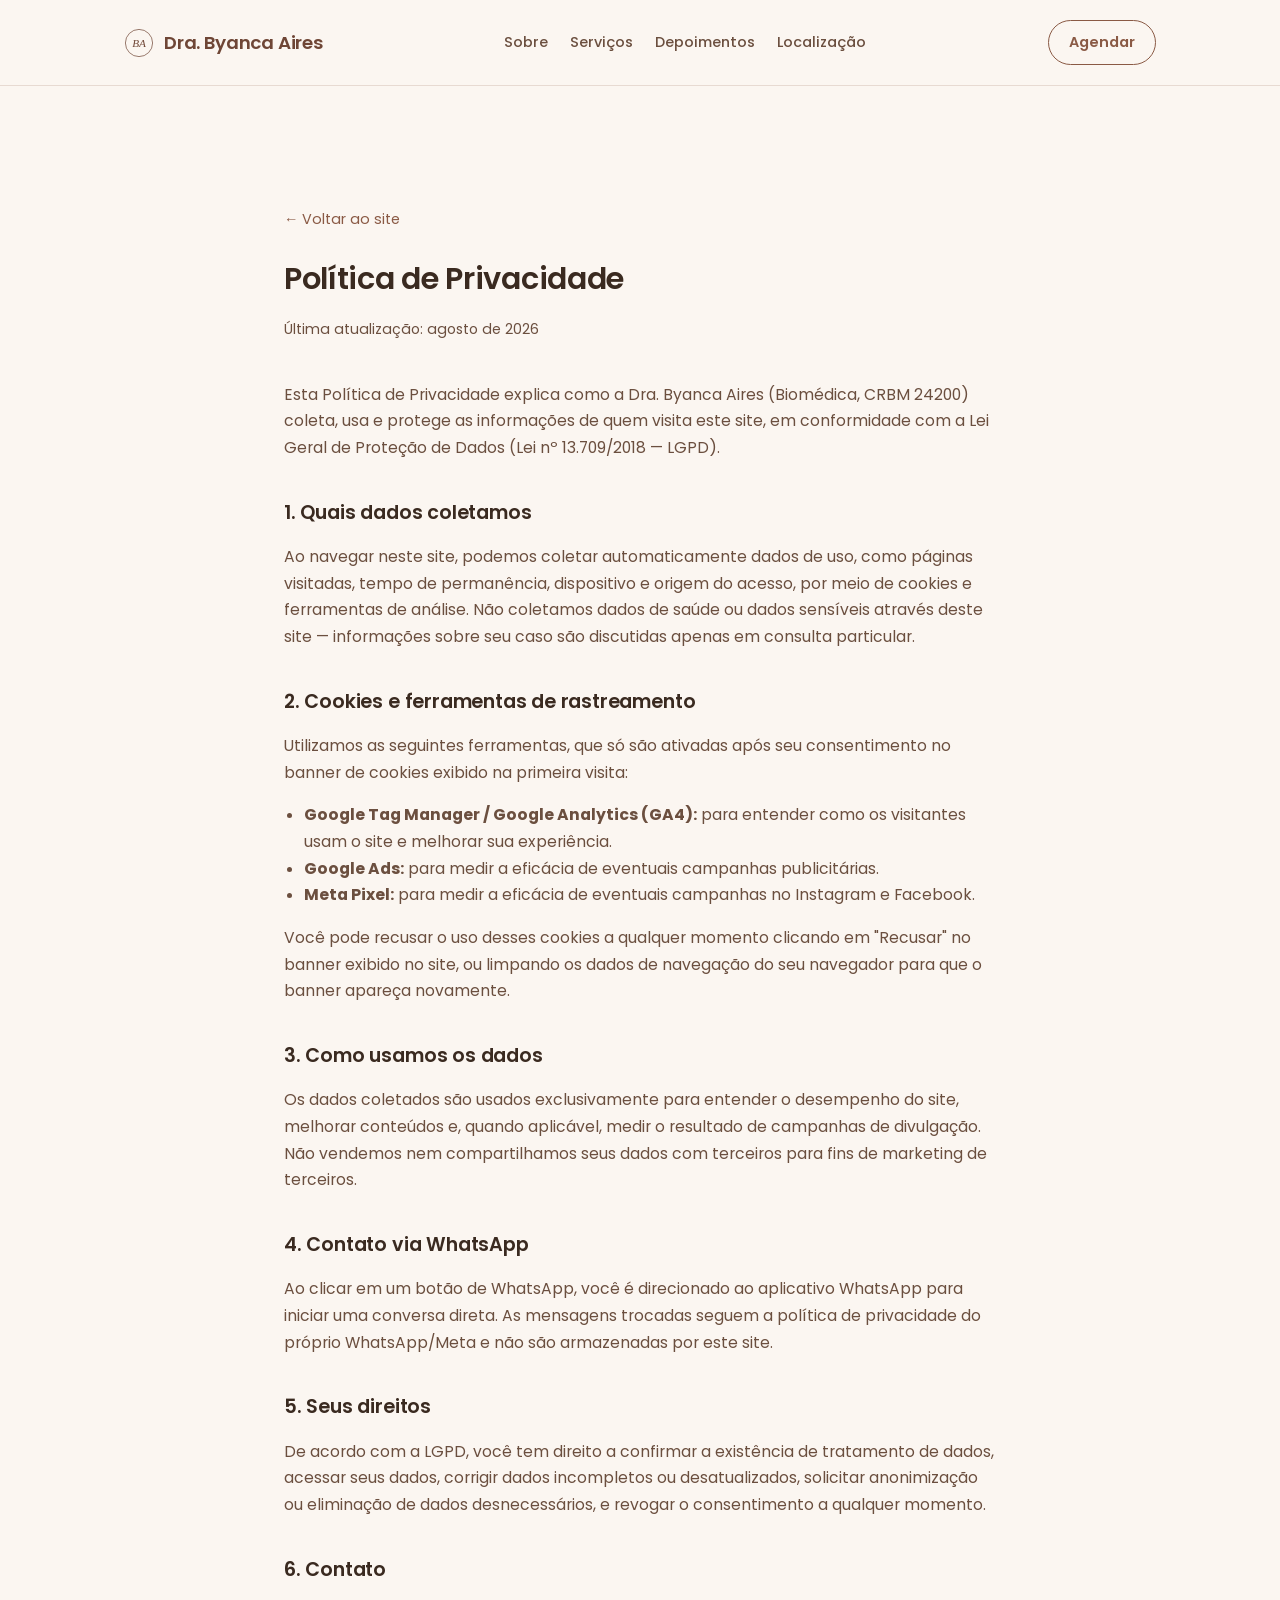
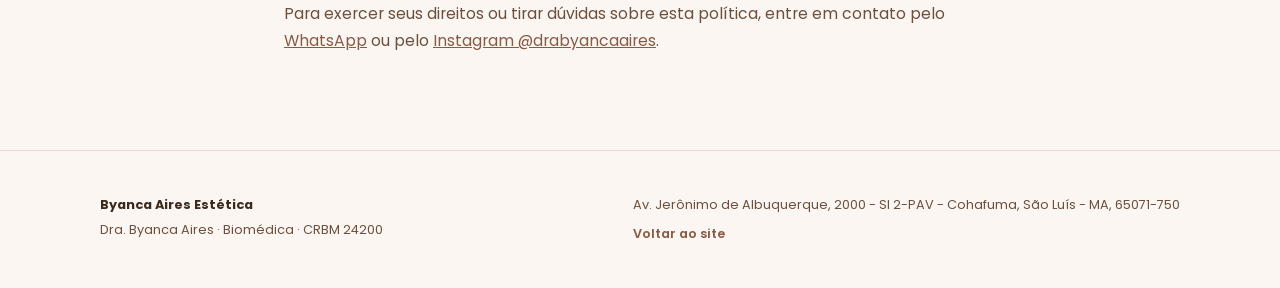
==== privacidade.html @ 6234ecc8 "LGPD: banner de consentimento de cookies + página de política de privacidade" ====
<!DOCTYPE html>
<html lang="pt-BR">
<head>
<meta charset="UTF-8" />
<meta name="viewport" content="width=device-width, initial-scale=1.0" />
<title>Política de Privacidade | Dra. Byanca Aires</title>
<meta name="description" content="Política de Privacidade da Dra. Byanca Aires: como coletamos, usamos e protegemos seus dados, em conformidade com a LGPD." />
<meta name="robots" content="index, follow" />
<link rel="canonical" href="https://drabyancaaires.com.br/privacidade.html" />
<link rel="preconnect" href="https://fonts.googleapis.com">
<link rel="preconnect" href="https://fonts.gstatic.com" crossorigin>
<link href="https://fonts.googleapis.com/css2?family=Poppins:wght@300;400;500;600;700&display=swap" rel="stylesheet">
<link rel="icon" type="image/png" sizes="48x48" href="img/favicon-48.png" />
<link rel="icon" type="image/svg+xml" href="favicon.svg" />
<link rel="apple-touch-icon" href="apple-touch-icon.png" />
<link rel="stylesheet" href="styles.css" />
<style>
  .legal-page { max-width: 760px; margin: 0 auto; padding: 120px 24px 80px; }
  .legal-page h1 { font-size: 1.9rem; margin-bottom: 8px; }
  .legal-page .updated { color: var(--brown-soft); font-size: 0.88rem; margin-bottom: 40px; }
  .legal-page h2 { font-size: 1.2rem; margin-top: 36px; margin-bottom: 12px; }
  .legal-page p, .legal-page li { color: var(--brown-soft); font-size: 0.98rem; line-height: 1.7; }
  .legal-page ul { padding-left: 20px; }
  .legal-page a { color: var(--accent); }
  .legal-back { display: inline-block; margin-bottom: 24px; color: var(--accent); font-size: 0.9rem; text-decoration: none; }
</style>
</head>
<body>
<div id="top"></div>
<header class="site-header">
  <div class="container header-inner">
    <a href="index.html#top" class="brand-lockup" aria-label="Voltar ao topo">
      <svg class="brand-mark" width="30" height="30" viewBox="0 0 64 64" aria-hidden="true">
        <circle cx="32" cy="32" r="29" fill="none" stroke="currentColor" stroke-width="1.5"/>
        <text x="32" y="40" font-family="Georgia, 'Times New Roman', serif" font-style="italic" font-size="24" fill="currentColor" text-anchor="middle">BA</text>
      </svg>
      <span class="brand">Dra. Byanca Aires</span>
    </a>
    <nav class="main-nav">
      <a href="index.html#sobre">Sobre</a>
      <a href="index.html#servicos">Serviços</a>
      <a href="index.html#depoimentos">Depoimentos</a>
      <a href="index.html#localizacao">Localização</a>
    </nav>
    <a href="https://wa.me/5598981109411?text=Ol%C3%A1%21%20Gostaria%20de%20agendar%20uma%20avalia%C3%A7%C3%A3o%20com%20a%20Dra.%20Byanca%20Aires." class="btn btn-outline header-cta" target="_blank" rel="noopener noreferrer">Agendar</a>
  </div>
</header>

<main class="legal-page">
  <a href="index.html" class="legal-back">&larr; Voltar ao site</a>
  <h1>Política de Privacidade</h1>
  <p class="updated">Última atualização: agosto de 2026</p>

  <p>Esta Política de Privacidade explica como a Dra. Byanca Aires (Biomédica, CRBM 24200) coleta, usa e protege as informações de quem visita este site, em conformidade com a Lei Geral de Proteção de Dados (Lei nº 13.709/2018 — LGPD).</p>

  <h2>1. Quais dados coletamos</h2>
  <p>Ao navegar neste site, podemos coletar automaticamente dados de uso, como páginas visitadas, tempo de permanência, dispositivo e origem do acesso, por meio de cookies e ferramentas de análise. Não coletamos dados de saúde ou dados sensíveis através deste site — informações sobre seu caso são discutidas apenas em consulta particular.</p>

  <h2>2. Cookies e ferramentas de rastreamento</h2>
  <p>Utilizamos as seguintes ferramentas, que só são ativadas após seu consentimento no banner de cookies exibido na primeira visita:</p>
  <ul>
    <li><strong>Google Tag Manager / Google Analytics (GA4):</strong> para entender como os visitantes usam o site e melhorar sua experiência.</li>
    <li><strong>Google Ads:</strong> para medir a eficácia de eventuais campanhas publicitárias.</li>
    <li><strong>Meta Pixel:</strong> para medir a eficácia de eventuais campanhas no Instagram e Facebook.</li>
  </ul>
  <p>Você pode recusar o uso desses cookies a qualquer momento clicando em "Recusar" no banner exibido no site, ou limpando os dados de navegação do seu navegador para que o banner apareça novamente.</p>

  <h2>3. Como usamos os dados</h2>
  <p>Os dados coletados são usados exclusivamente para entender o desempenho do site, melhorar conteúdos e, quando aplicável, medir o resultado de campanhas de divulgação. Não vendemos nem compartilhamos seus dados com terceiros para fins de marketing de terceiros.</p>

  <h2>4. Contato via WhatsApp</h2>
  <p>Ao clicar em um botão de WhatsApp, você é direcionado ao aplicativo WhatsApp para iniciar uma conversa direta. As mensagens trocadas seguem a política de privacidade do próprio WhatsApp/Meta e não são armazenadas por este site.</p>

  <h2>5. Seus direitos</h2>
  <p>De acordo com a LGPD, você tem direito a confirmar a existência de tratamento de dados, acessar seus dados, corrigir dados incompletos ou desatualizados, solicitar anonimização ou eliminação de dados desnecessários, e revogar o consentimento a qualquer momento.</p>

  <h2>6. Contato</h2>
  <p>Para exercer seus direitos ou tirar dúvidas sobre esta política, entre em contato pelo <a href="https://wa.me/5598981109411" target="_blank" rel="noopener noreferrer">WhatsApp</a> ou pelo <a href="https://www.instagram.com/drabyancaaires/" target="_blank" rel="noopener noreferrer">Instagram @drabyancaaires</a>.</p>
</main>

<footer class="site-footer">
  <div class="container footer-inner">
    <div class="footer-brand">
      <strong>Byanca Aires Estética</strong>
      <span>Dra. Byanca Aires · Biomédica · CRBM 24200</span>
    </div>
    <div class="footer-info">
      <p>Av. Jerônimo de Albuquerque, 2000 - Sl 2-PAV - Cohafuma, São Luís - MA, 65071-750</p>
      <div class="footer-links">
        <a href="index.html">Voltar ao site</a>
      </div>
    </div>
  </div>
</footer>
</body>
</html>
---- styles.css ----
:root {
  --cream: #fbf6f1;
  --cream-2: #f4ebe1;
  --brown-deep: #3a2a20;
  --brown-soft: #6b4f3f;
  --accent: #8a5a45;
  --accent-dark: #6f4636;
  --success: #4c8a5e;
  --border: rgba(138, 90, 69, 0.18);
}

* { box-sizing: border-box; }

html { scroll-behavior: smooth; }

body {
  margin: 0;
  font-family: "Poppins", sans-serif;
  color: var(--brown-deep);
  background: var(--cream);
  line-height: 1.6;
  -webkit-font-smoothing: antialiased;
}

h1, h2, h3 { font-weight: 600; margin: 0; letter-spacing: -0.01em; }

.container {
  max-width: 1080px;
  margin: 0 auto;
  padding: 0 24px;
}

/* Consistent section rhythm: one padding scale used by every section below
   the hero, so vertical spacing reads as intentional rather than accidental. */
:root {
  --section-y: 80px;
}
.empathy,
.method,
.services,
.testimonials {
  padding: var(--section-y) 0;
}
.process {
  padding: var(--section-y) 0;
  background: var(--cream-2);
  border-top: 1px solid var(--border);
  border-bottom: 1px solid var(--border);
}
.space {
  padding: var(--section-y) 0;
  background: var(--cream-2);
  border-top: 1px solid var(--border);
  border-bottom: 1px solid var(--border);
}
.faq {
  padding: var(--section-y) 0;
  background: var(--cream-2);
  border-top: 1px solid var(--border);
}
.about-inner { padding-top: var(--section-y); padding-bottom: var(--section-y); }
.cta-inner { padding-top: var(--section-y); padding-bottom: var(--section-y); }

/* Shared section heading scale: h2 sized the same everywhere so no section
   feels "bigger" or "smaller" than its neighbor. */
.empathy h2, .method-text h2, .services h2, .process h2,
.testimonials h2, .space-text h2, .location h2, .faq h2, .about h2 {
  font-size: 1.6rem;
  line-height: 1.25;
}
@media (min-width: 640px) {
  .empathy h2, .method-text h2, .services h2, .process h2,
  .testimonials h2, .space-text h2, .location h2, .faq h2, .about h2 {
    font-size: 2.05rem;
  }
}

.center { text-align: center; }

.accent { color: var(--accent); }

/* Header */
.site-header {
  border-bottom: 1px solid var(--border);
  background: var(--cream);
}
.header-inner {
  display: flex;
  align-items: center;
  justify-content: space-between;
  padding: 20px 24px;
}
.brand-lockup {
  display: flex;
  align-items: center;
  gap: 10px;
  text-decoration: none;
}
.brand-mark {
  color: var(--accent-dark);
  flex-shrink: 0;
}
.brand {
  font-size: 1.15rem;
  font-weight: 600;
  color: var(--accent-dark);
  letter-spacing: -0.01em;
}
.header-cta { display: none; }
@media (min-width: 640px) {
  .header-cta { display: inline-flex; }
}

/* Buttons */
.btn {
  display: inline-flex;
  align-items: center;
  justify-content: center;
  gap: 8px;
  border-radius: 999px;
  font-weight: 600;
  font-size: 0.95rem;
  text-decoration: none;
  cursor: pointer;
  transition: transform 0.15s ease, background 0.15s ease, opacity 0.15s ease;
}
.btn-primary {
  background: var(--accent);
  color: #fff;
  padding: 16px 32px;
  box-shadow: 0 10px 30px rgba(138, 90, 69, 0.25);
}
.btn-primary:hover { background: var(--accent-dark); transform: scale(1.02); }
.btn-outline {
  border: 1px solid var(--accent);
  color: var(--accent);
  padding: 10px 20px;
  font-size: 0.9rem;
}
.btn-outline:hover { background: var(--accent); color: #fff; }
.btn-light {
  background: #fff;
  color: var(--accent-dark);
  padding: 16px 32px;
  box-shadow: 0 10px 30px rgba(0,0,0,0.15);
}
.btn-light:hover { transform: scale(1.02); }
.wa-icon { width: 20px; height: 20px; }

/* Hero */
.hero {
  position: relative;
  overflow: hidden;
  background: var(--cream);
}
.hero-split {
  display: grid;
  grid-template-columns: 1fr;
}
@media (min-width: 900px) {
  .hero-split {
    grid-template-columns: 1fr 1fr;
    min-height: 640px;
    align-items: stretch;
  }
}
.hero-text {
  padding: 88px 24px 56px;
  max-width: 560px;
  margin: 0 auto;
  text-align: center;
}
@media (min-width: 900px) {
  .hero-text {
    grid-column: 1;
    padding: 96px 56px 96px 48px;
    margin: 0;
    margin-left: auto;
    display: flex;
    flex-direction: column;
    justify-content: center;
    text-align: left;
  }
}
.badge {
  display: inline-block;
  border: 1px solid rgba(138, 90, 69, 0.35);
  background: #fff;
  color: var(--accent);
  font-size: 0.75rem;
  font-weight: 600;
  letter-spacing: 0.12em;
  text-transform: uppercase;
  padding: 7px 18px;
  border-radius: 999px;
}
.hero h1 {
  margin-top: 26px;
  font-size: 2.2rem;
  line-height: 1.2;
  letter-spacing: -0.01em;
}
@media (min-width: 640px) { .hero h1 { font-size: 2.9rem; } }
.hero-tagline {
  margin: 18px 0 0;
  font-family: Georgia, "Times New Roman", serif;
  font-style: italic;
  font-size: 1.25rem;
  color: var(--accent);
}
.lead {
  margin-top: 18px;
  font-size: 1.05rem;
  color: var(--brown-soft);
}
@media (min-width: 640px) { .lead { font-size: 1.15rem; } }

.hero-cta {
  margin-top: 36px;
  display: flex;
  flex-wrap: wrap;
  gap: 14px;
  justify-content: center;
}
@media (min-width: 900px) { .hero-cta { justify-content: flex-start; } }

/* Hero photo: large natural portrait with a soft gradient "dissolve" into the
   cream page background on the edge where it meets the text column. */
.hero-media {
  position: relative;
  min-height: 320px;
}
@media (min-width: 900px) {
  .hero-media {
    grid-column: 2;
    min-height: 100%;
  }
}
.hero-media img {
  width: 100%;
  height: 100%;
  min-height: 320px;
  max-height: 640px;
  display: block;
  object-fit: cover;
  object-position: top center;
  -webkit-mask-image: linear-gradient(to bottom, transparent 0%, black 12%, black 88%, transparent 100%);
  mask-image: linear-gradient(to bottom, transparent 0%, black 12%, black 88%, transparent 100%);
}
@media (min-width: 900px) {
  .hero-media img {
    max-height: none;
    -webkit-mask-image: linear-gradient(to right, transparent 0%, black 18%);
    mask-image: linear-gradient(to right, transparent 0%, black 18%);
  }
}
/* Extra overlay in the page's cream tone reinforces the "degradê" blend on
   the left edge of the photo on larger screens. */
.hero-media::before {
  content: "";
  position: absolute;
  inset: 0;
  pointer-events: none;
  background: linear-gradient(to right, var(--cream) 0%, rgba(251, 246, 241, 0) 22%);
  display: none;
}
@media (min-width: 900px) {
  .hero-media::before { display: block; }
}

/* About */
.about { border-top: 1px solid var(--border); background: var(--cream-2); }
.about p {
  margin-top: 22px;
  color: var(--brown-soft);
  font-size: 1.02rem;
}

.method-inner {
  max-width: 960px;
  margin: 0 auto;
  padding: 0 24px;
  display: grid;
  grid-template-columns: 1fr;
  gap: 32px;
  align-items: center;
  text-align: center;
}
@media (min-width: 780px) {
  .method-inner { grid-template-columns: 0.9fr 1.1fr; text-align: left; }
}
.method-inner--text-only {
  max-width: 700px;
  text-align: center;
}
@media (min-width: 780px) {
  .method-inner--text-only { grid-template-columns: 1fr; }
}
.method-text p { margin-top: 18px; color: var(--brown-soft); font-size: 1.02rem; }

.services-grid {
  margin-top: 44px;
  display: grid;
  grid-template-columns: 1fr;
  gap: 18px;
}
@media (min-width: 640px) { .services-grid { grid-template-columns: 1fr 1fr; } }
@media (min-width: 960px) { .services-grid { grid-template-columns: 1fr 1fr 1fr; } }
.service-card {
  background: #fff;
  border: 1px solid var(--border);
  border-top: 2px solid var(--accent);
  border-radius: 4px;
  padding: 28px 26px 24px;
  transition: box-shadow 0.2s ease, transform 0.2s ease;
}
.service-card:hover { box-shadow: 0 12px 30px rgba(138, 90, 69, 0.12); transform: translateY(-2px); }
.service-index {
  display: block;
  font-family: Georgia, "Times New Roman", serif;
  font-style: italic;
  font-size: 0.95rem;
  color: var(--accent);
  margin-bottom: 14px;
}
.service-card h3 { font-size: 1.02rem; margin-bottom: 8px; font-weight: 600; }
.service-card p { margin: 0; font-size: 0.9rem; color: var(--brown-soft); }

/* CTA band */
.cta-band { background: var(--accent); color: #fff; }
.cta-inner { max-width: 620px; margin: 0 auto; padding-left: 24px; padding-right: 24px; text-align: center; }
.cta-inner p { margin-top: 12px; opacity: 0.85; }
.cta-inner .btn { margin-top: 34px; }

/* Footer */
.site-footer {
  padding: 32px 24px;
  text-align: center;
  font-size: 0.8rem;
  color: var(--brown-soft);
  border-top: 1px solid var(--border);
}

/* Nav */
.main-nav { display: none; gap: 22px; }
.main-nav a { color: var(--brown-soft); text-decoration: none; font-size: 0.9rem; font-weight: 500; }
.main-nav a:hover { color: var(--accent); }
@media (min-width: 860px) { .main-nav { display: flex; } }
.site-header { position: sticky; top: 0; z-index: 50; }

.empathy-inner { max-width: 720px; margin: 0 auto; text-align: center; }
.empathy p { margin-top: 20px; color: var(--brown-soft); font-size: 1.02rem; }

.process-grid {
  margin-top: 44px;
  display: grid;
  grid-template-columns: 1fr;
  gap: 22px;
}
@media (min-width: 640px) { .process-grid { grid-template-columns: 1fr 1fr; } }
@media (min-width: 960px) { .process-grid { grid-template-columns: repeat(4, 1fr); } }
.process-step { padding: 4px 8px; text-align: left; border-left: 2px solid var(--border); padding-left: 22px; }
.step-number {
  font-family: Georgia, "Times New Roman", serif;
  font-style: italic;
  font-size: 1.6rem;
  color: var(--accent);
  line-height: 1;
  margin-bottom: 12px;
}
.process-step h3 { font-size: 1rem; margin-bottom: 8px; }
.process-step p { margin: 0; font-size: 0.9rem; color: var(--brown-soft); }

.testimonials-inner { max-width: 1080px; margin: 0 auto; }
.testimonials-content {
  margin-top: 36px;
  display: grid;
  grid-template-columns: 1fr;
  gap: 24px;
  align-items: center;
}
@media (min-width: 700px) { .testimonials-content { grid-template-columns: 0.7fr 1.3fr; } }
.testimonials-content--text-only {
  grid-template-columns: 1fr;
  max-width: 640px;
  margin-left: auto;
  margin-right: auto;
}
@media (min-width: 700px) { .testimonials-content--text-only { grid-template-columns: 1fr; } }
.testimonial-placeholder {
  background: var(--cream-2);
  border: 1px dashed var(--border);
  border-radius: 18px;
  padding: 48px 24px;
  text-align: center;
  color: var(--brown-soft);
  font-style: italic;
}

.space-inner {
  display: grid;
  grid-template-columns: 1fr;
  gap: 32px;
  align-items: center;
}
@media (min-width: 780px) { .space-inner { grid-template-columns: 1fr 1fr; } }
.space-inner--text-only {
  max-width: 700px;
  margin: 0 auto;
  text-align: center;
}
@media (min-width: 780px) { .space-inner--text-only { grid-template-columns: 1fr; } }
.space-text p { margin-top: 16px; color: var(--brown-soft); }

.location-address { margin-top: 14px; color: var(--brown-soft); }
.location-hours { margin-top: 6px; color: var(--brown-soft); font-size: 0.9rem; }
.map-wrap {
  margin-top: 32px;
  border-radius: 18px;
  overflow: hidden;
  border: 1px solid var(--border);
}

.faq-inner { max-width: 760px; margin: 0 auto; }
.faq-list { margin-top: 36px; display: flex; flex-direction: column; gap: 12px; }
.faq-item {
  background: #fff;
  border: 1px solid var(--border);
  border-radius: 14px;
  padding: 18px 22px;
}
.faq-item summary {
  cursor: pointer;
  font-weight: 600;
  list-style: none;
}
.faq-item summary::-webkit-details-marker { display: none; }
.faq-item summary::after { content: "+"; float: right; color: var(--accent); font-weight: 700; }
.faq-item[open] summary::after { content: "−"; }
.faq-item p { margin: 14px 0 0; color: var(--brown-soft); font-size: 0.95rem; }

/* Footer */
.footer-inner {
  display: flex;
  flex-direction: column;
  gap: 18px;
  padding: 12px 0;
  text-align: center;
}
@media (min-width: 640px) { .footer-inner { flex-direction: row; justify-content: space-between; text-align: left; } }
.footer-brand { display: flex; flex-direction: column; gap: 4px; }
.footer-brand strong { color: var(--brown-deep); }
.footer-info p { margin: 0 0 8px; }
.footer-links { display: flex; gap: 16px; justify-content: center; flex-wrap: wrap; }
@media (min-width: 640px) { .footer-links { justify-content: flex-start; } }
.footer-links a { color: var(--accent); text-decoration: none; font-weight: 600; }
.footer-links a:hover { text-decoration: underline; }

/* --- New sections: stats, purpose, procedures, timeline, signals --- */

.eyebrow {
  display: inline-flex;
  align-items: center;
  gap: 10px;
  font-size: 0.75rem;
  font-weight: 600;
  letter-spacing: 0.14em;
  text-transform: uppercase;
  color: var(--accent);
}
.eyebrow::before {
  content: "";
  width: 24px;
  height: 1px;
  background: var(--accent);
  display: inline-block;
}
.eyebrow.center { justify-content: center; display: flex; width: fit-content; margin-left: auto; margin-right: auto; }

/* Stats */
.stats {
  background: var(--cream-2);
  border-top: 1px solid var(--border);
  border-bottom: 1px solid var(--border);
  padding: 56px 0;
}
.stats-grid {
  display: grid;
  grid-template-columns: 1fr;
  gap: 32px;
}
@media (min-width: 720px) {
  .stats-grid { grid-template-columns: repeat(3, 1fr); gap: 0; }
  .stat-item { border-left: 1px solid var(--border); padding-left: 28px; }
  .stat-item:first-child { border-left: none; padding-left: 0; }
}
.stat-number, .stat-number-static {
  display: block;
  font-family: Georgia, "Times New Roman", serif;
  font-style: italic;
  font-size: 2.4rem;
  color: var(--accent);
  line-height: 1;
  margin-bottom: 10px;
}
.stat-item p { margin: 0; color: var(--brown-soft); font-size: 0.92rem; max-width: 280px; }

/* Purpose */
.purpose { padding: var(--section-y) 0; }
.purpose-lead {
  max-width: 560px;
  margin: 16px auto 0;
  color: var(--brown-soft);
  text-align: center;
}
.purpose-grid {
  margin-top: 44px;
  display: grid;
  grid-template-columns: 1fr;
  gap: 20px;
}
@media (min-width: 780px) { .purpose-grid { grid-template-columns: repeat(3, 1fr); } }
.purpose-card {
  background: #fff;
  border: 1px solid var(--border);
  border-radius: 14px;
  padding: 30px 26px;
}
.purpose-icon {
  display: inline-flex;
  align-items: center;
  justify-content: center;
  width: 42px;
  height: 42px;
  border-radius: 12px;
  background: var(--cream-2);
  color: var(--accent);
  margin-bottom: 18px;
}
.purpose-icon svg { width: 20px; height: 20px; }
.purpose-card h3 { font-size: 1.05rem; margin-bottom: 8px; }
.purpose-card p { margin: 0; color: var(--brown-soft); font-size: 0.92rem; }

/* About: full-bleed split with gradient */
.about { border-top: 1px solid var(--border); background: var(--cream-2); }
.about-split {
  display: grid;
  grid-template-columns: 1fr;
}
@media (min-width: 900px) {
  .about-split { grid-template-columns: 1fr 1fr; min-height: 560px; align-items: stretch; }
}
.about-media { position: relative; min-height: 320px; }
.about-media img {
  width: 100%;
  height: 100%;
  min-height: 320px;
  max-height: 560px;
  display: block;
  object-fit: cover;
  object-position: top center;
  -webkit-mask-image: linear-gradient(to bottom, transparent 0%, black 12%, black 88%, transparent 100%);
  mask-image: linear-gradient(to bottom, transparent 0%, black 12%, black 88%, transparent 100%);
}
@media (min-width: 900px) {
  .about-media img {
    max-height: none;
    -webkit-mask-image: linear-gradient(to left, transparent 0%, black 18%);
    mask-image: linear-gradient(to left, transparent 0%, black 18%);
  }
}
.about-text {
  padding: 48px 24px var(--section-y);
  max-width: 560px;
  margin: 0 auto;
}
@media (min-width: 900px) {
  .about-text {
    padding: var(--section-y) 48px var(--section-y) 56px;
    margin: 0;
    display: flex;
    flex-direction: column;
    justify-content: center;
  }
}
.about-text h2 { margin-top: 14px; }
.about-text p { margin-top: 18px; color: var(--brown-soft); font-size: 1.02rem; }

/* Procedures */
.procedures { padding: var(--section-y) 0; background: var(--cream-2); border-top: 1px solid var(--border); border-bottom: 1px solid var(--border); }
.procedures h2 { margin-top: 14px; max-width: 560px; }
.procedures-lead { margin-top: 16px; color: var(--brown-soft); max-width: 560px; }
.procedures-list { margin-top: 40px; display: flex; flex-direction: column; gap: 14px; }
.procedure-item {
  display: flex;
  gap: 20px;
  align-items: flex-start;
  background: #fff;
  border: 1px solid var(--border);
  border-radius: 14px;
  padding: 20px 24px;
}
.procedure-index {
  font-family: Georgia, "Times New Roman", serif;
  font-style: italic;
  font-size: 1.4rem;
  color: var(--accent);
  flex-shrink: 0;
}
.procedure-item h3 { font-size: 1rem; margin-bottom: 6px; }
.procedure-item p { margin: 0; color: var(--brown-soft); font-size: 0.92rem; }

/* Timeline (A consulta) */
.process-lead { margin-top: 16px; color: var(--brown-soft); max-width: 560px; }
.process h2 { margin-top: 14px; max-width: 560px; }
.timeline { margin-top: 44px; max-width: 640px; }
.timeline-step { position: relative; padding-left: 40px; padding-bottom: 32px; }
.timeline-step:last-child { padding-bottom: 0; }
.timeline-step::before {
  content: "";
  position: absolute;
  left: 13px;
  top: 30px;
  bottom: 0;
  width: 1px;
  background: var(--border);
}
.timeline-step:last-child::before { display: none; }
.timeline-marker {
  position: absolute;
  left: 0;
  top: 0;
  width: 28px;
  height: 28px;
  border-radius: 50%;
  background: var(--accent);
  color: #fff;
  font-size: 0.85rem;
  font-weight: 600;
  display: flex;
  align-items: center;
  justify-content: center;
}
.timeline-content h3 { font-size: 1rem; margin-bottom: 6px; }
.timeline-content p { margin: 0; color: var(--brown-soft); font-size: 0.92rem; }

/* Signals checklist */
.signals { padding: var(--section-y) 0; }
.signals h2 { margin-top: 14px; max-width: 560px; }
.signals-lead { margin-top: 16px; color: var(--brown-soft); max-width: 560px; }
.signals-grid {
  margin-top: 36px;
  display: grid;
  grid-template-columns: 1fr;
  gap: 12px;
}
@media (min-width: 700px) { .signals-grid { grid-template-columns: 1fr 1fr; } }
.signal-item {
  display: flex;
  align-items: center;
  gap: 12px;
  background: #fff;
  border: 1px solid var(--border);
  border-radius: 12px;
  padding: 16px 18px;
  cursor: pointer;
  font-size: 0.92rem;
  color: var(--brown-deep);
}
.signal-item input {
  width: 18px;
  height: 18px;
  accent-color: var(--accent);
  flex-shrink: 0;
}
.signals-note {
  margin-top: 24px;
  display: flex;
  align-items: center;
  gap: 8px;
  color: var(--accent);
  font-size: 0.85rem;
}

/* Google reviews */
.google-rating {
  margin: 18px auto 0;
  display: flex;
  align-items: center;
  justify-content: center;
  gap: 10px;
  width: fit-content;
  background: #fff;
  border: 1px solid var(--border);
  border-radius: 999px;
  padding: 10px 20px;
  font-size: 0.88rem;
  color: var(--brown-deep);
  text-decoration: none;
}
.google-rating:hover { border-color: var(--accent); }
.google-rating strong { color: var(--accent-dark); }
.reviews-grid {
  margin-top: 40px;
  display: grid;
  grid-template-columns: repeat(auto-fit, minmax(280px, 1fr));
  gap: 18px;
  align-items: start;
}
.review-card {
  background: #fff;
  border: 1px solid var(--border);
  border-radius: 14px;
  padding: 24px;
  display: flex;
  flex-direction: column;
}
.review-stars {
  display: block;
  color: #f5a623;
  font-size: 0.85rem;
  letter-spacing: 2px;
  margin-bottom: 12px;
}
.review-card p {
  margin: 0;
  color: var(--brown-soft);
  font-size: 0.92rem;
  line-height: 1.55;
}
.review-author {
  display: block;
  margin-top: auto;
  padding-top: 14px;
  font-weight: 600;
  font-size: 0.88rem;
  color: var(--brown-deep);
}

.cookie-banner {
  position: fixed;
  left: 0;
  right: 0;
  bottom: 0;
  z-index: 9999;
  background: var(--brown-deep);
  color: var(--cream);
  padding: 18px 0;
  box-shadow: 0 -4px 20px rgba(0,0,0,0.15);
}
.cookie-banner-inner {
  max-width: 1080px;
  margin: 0 auto;
  padding: 0 24px;
  display: flex;
  flex-wrap: wrap;
  align-items: center;
  justify-content: space-between;
  gap: 16px;
}
.cookie-banner p {
  margin: 0;
  font-size: 0.88rem;
  line-height: 1.5;
  color: var(--cream);
  flex: 1 1 320px;
}
.cookie-banner a {
  color: var(--cream);
  text-decoration: underline;
}
.cookie-banner-actions {
  display: flex;
  gap: 10px;
  flex: 0 0 auto;
}
.cookie-banner .btn-outline {
  border-color: var(--cream);
  color: var(--cream);
}
.cookie-banner .btn-outline:hover {
  background: rgba(251, 246, 241, 0.1);
}
@media (max-width: 640px) {
  .cookie-banner-inner { flex-direction: column; align-items: stretch; }
  .cookie-banner-actions { justify-content: flex-end; }
}
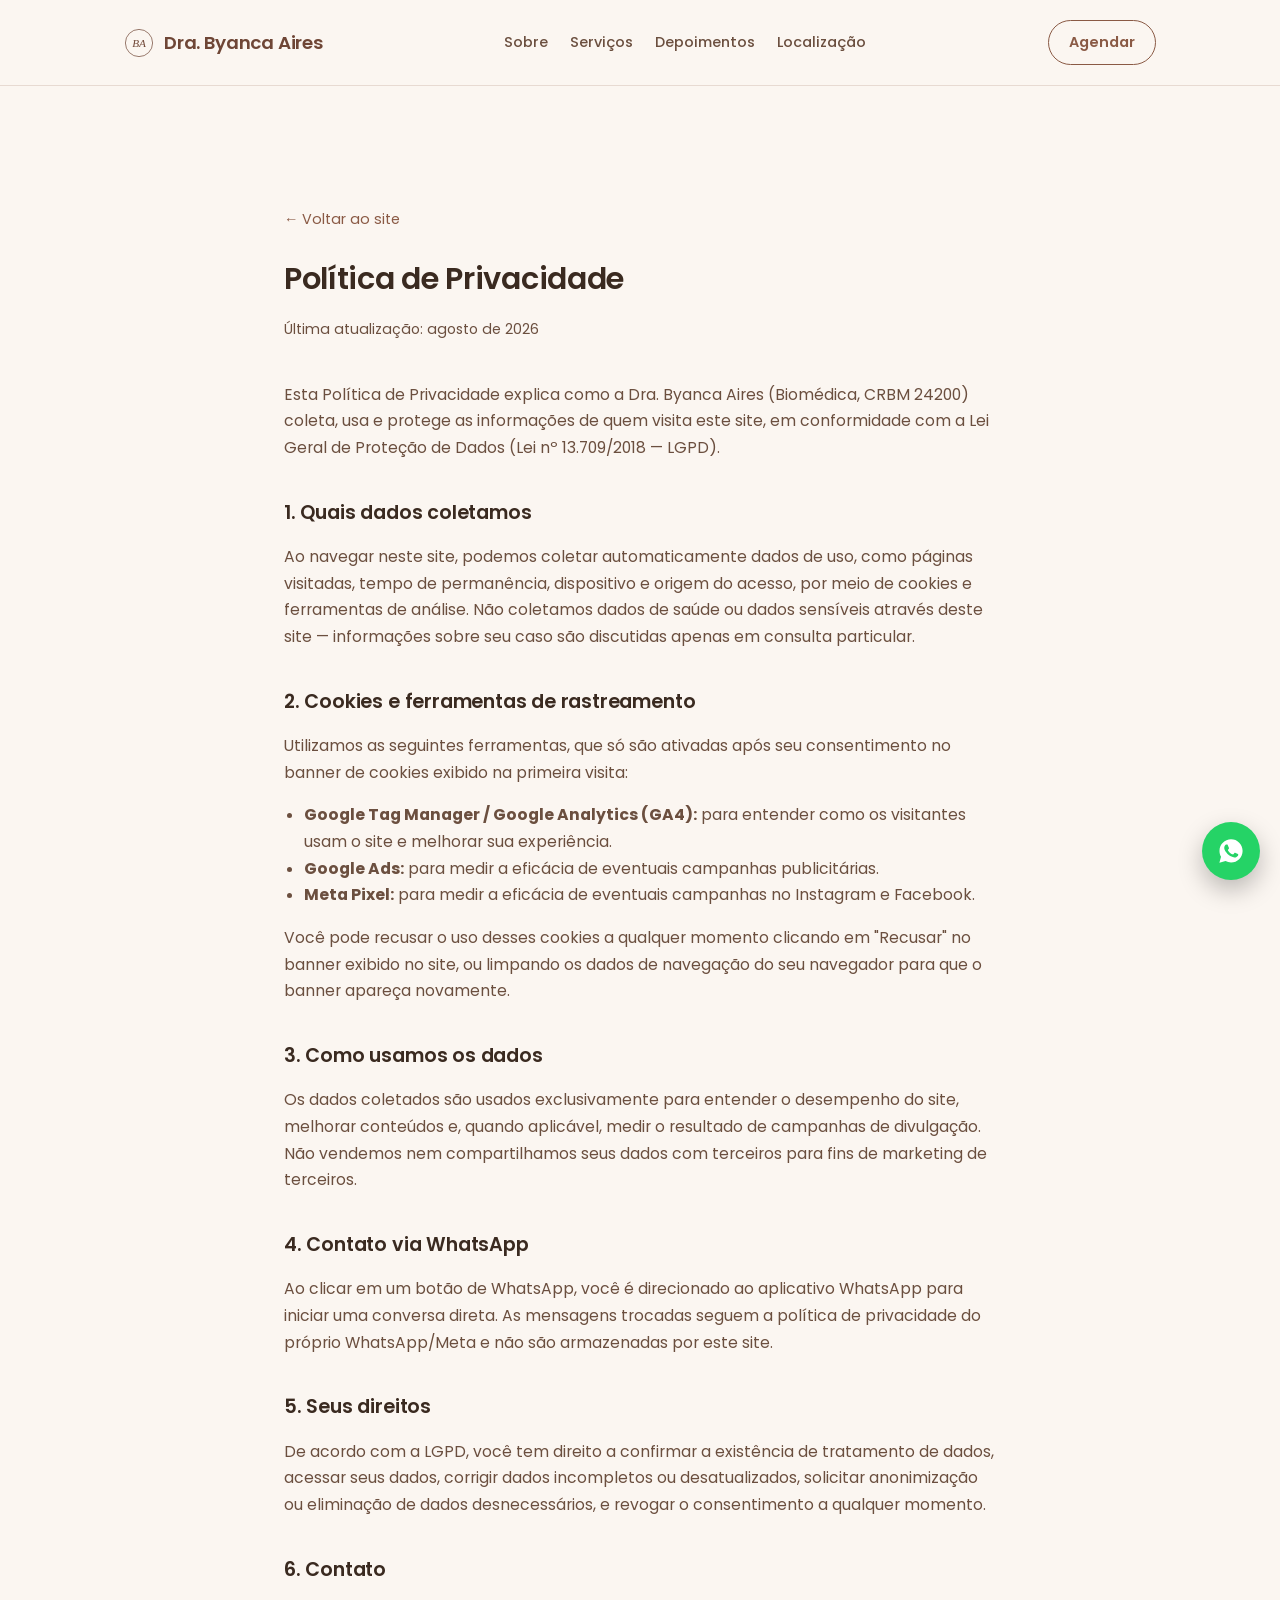
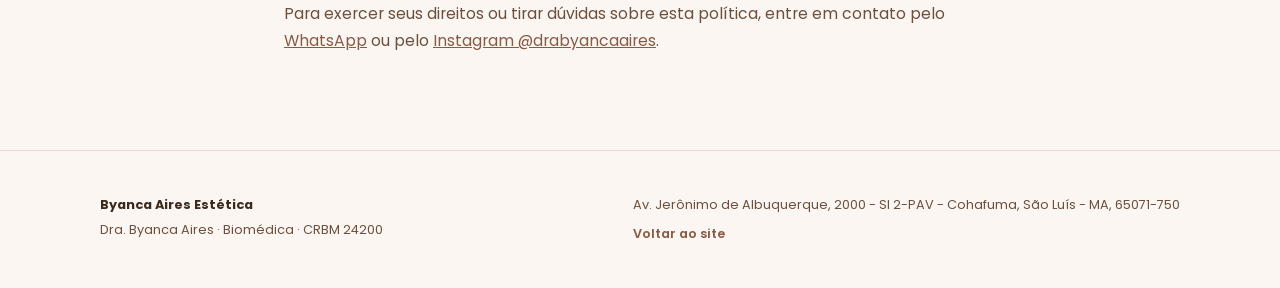
==== commit e5f0afbe: "Adiciona CTA após depoimentos e checklist de sinais, e botão flutuante de WhatsApp em todo o site" ====
--- a/privacidade.html
+++ b/privacidade.html
@@ -27,6 +27,9 @@
 </head>
 <body>
 <div id="top"></div>
+<a href="https://wa.me/5598981109411?text=Ol%C3%A1%21%20Gostaria%20de%20agendar%20uma%20avalia%C3%A7%C3%A3o%20com%20a%20Dra.%20Byanca%20Aires." class="whatsapp-float" target="_blank" rel="noopener noreferrer" aria-label="Falar no WhatsApp">
+  <svg viewBox="0 0 24 24" width="28" height="28" fill="currentColor" aria-hidden="true"><path d="M12.04 2C6.58 2 2.13 6.45 2.13 11.91c0 1.75.46 3.45 1.33 4.95L2.05 22l5.25-1.38a9.9 9.9 0 0 0 4.74 1.21h.01c5.46 0 9.9-4.45 9.9-9.91 0-2.65-1.03-5.14-2.9-7.01A9.87 9.87 0 0 0 12.04 2Zm5.8 14.16c-.24.68-1.4 1.3-1.93 1.36-.5.06-1.03.24-3.5-.73-2.96-1.18-4.85-4.2-5-4.4-.14-.19-1.2-1.6-1.2-3.05 0-1.45.76-2.16 1.03-2.46.27-.3.6-.37.8-.37.2 0 .4 0 .58.01.19.01.44-.07.68.52.25.6.85 2.08.92 2.23.07.15.12.33.02.53-.1.2-.15.32-.3.5-.15.18-.31.4-.44.53-.15.15-.3.31-.13.6.17.3.75 1.24 1.62 2.01 1.11.99 2.05 1.3 2.35 1.45.3.15.48.13.65-.08.18-.2.75-.87.95-1.17.2-.3.4-.24.66-.15.27.1 1.71.81 2 .96.3.15.49.22.56.35.07.13.07.75-.17 1.43Z"/></svg>
+</a>
 <header class="site-header">
   <div class="container header-inner">
     <a href="index.html#top" class="brand-lockup" aria-label="Voltar ao topo">
--- a/styles.css
+++ b/styles.css
@@ -157,15 +157,17 @@
   display: grid;
   grid-template-columns: 1fr;
 }
+.hero-media { order: -1; }
 @media (min-width: 900px) {
   .hero-split {
     grid-template-columns: 1fr 1fr;
     min-height: 640px;
     align-items: stretch;
   }
+  .hero-media { order: 0; }
 }
 .hero-text {
-  padding: 88px 24px 56px;
+  padding: 20px 24px 40px;
   max-width: 560px;
   margin: 0 auto;
   text-align: center;
@@ -195,40 +197,43 @@
   border-radius: 999px;
 }
 .hero h1 {
-  margin-top: 26px;
+  margin-top: 14px;
   font-size: 2.2rem;
   line-height: 1.2;
   letter-spacing: -0.01em;
 }
 @media (min-width: 640px) { .hero h1 { font-size: 2.9rem; } }
+@media (min-width: 900px) { .hero h1 { margin-top: 26px; } }
 .hero-tagline {
-  margin: 18px 0 0;
+  margin: 10px 0 0;
   font-family: Georgia, "Times New Roman", serif;
   font-style: italic;
   font-size: 1.25rem;
   color: var(--accent);
 }
+@media (min-width: 900px) { .hero-tagline { margin-top: 18px; } }
 .lead {
-  margin-top: 18px;
+  margin-top: 10px;
   font-size: 1.05rem;
   color: var(--brown-soft);
 }
 @media (min-width: 640px) { .lead { font-size: 1.15rem; } }
+@media (min-width: 900px) { .lead { margin-top: 18px; } }
 
 .hero-cta {
-  margin-top: 36px;
+  margin-top: 20px;
   display: flex;
   flex-wrap: wrap;
   gap: 14px;
   justify-content: center;
 }
-@media (min-width: 900px) { .hero-cta { justify-content: flex-start; } }
+@media (min-width: 900px) { .hero-cta { justify-content: flex-start; margin-top: 36px; } }
 
 /* Hero photo: large natural portrait with a soft gradient "dissolve" into the
    cream page background on the edge where it meets the text column. */
 .hero-media {
   position: relative;
-  min-height: 320px;
+  min-height: 300px;
 }
 @media (min-width: 900px) {
   .hero-media {
@@ -239,13 +244,16 @@
 .hero-media img {
   width: 100%;
   height: 100%;
-  min-height: 320px;
-  max-height: 640px;
+  min-height: 300px;
+  max-height: 380px;
   display: block;
   object-fit: cover;
   object-position: top center;
-  -webkit-mask-image: linear-gradient(to bottom, transparent 0%, black 12%, black 88%, transparent 100%);
-  mask-image: linear-gradient(to bottom, transparent 0%, black 12%, black 88%, transparent 100%);
+  -webkit-mask-image: linear-gradient(to bottom, transparent 0%, black 4%, black 92%, transparent 100%);
+  mask-image: linear-gradient(to bottom, transparent 0%, black 4%, black 92%, transparent 100%);
+}
+@media (min-width: 900px) {
+  .hero-media img { max-height: 640px; }
 }
 @media (min-width: 900px) {
   .hero-media img {
@@ -348,8 +356,21 @@
 @media (min-width: 860px) { .main-nav { display: flex; } }
 .site-header { position: sticky; top: 0; z-index: 50; }
 
-.empathy-inner { max-width: 720px; margin: 0 auto; text-align: center; }
-.empathy p { margin-top: 20px; color: var(--brown-soft); font-size: 1.02rem; }
+.empathy-split {
+  display: grid;
+  grid-template-columns: 1fr;
+  gap: 40px;
+  align-items: center;
+}
+@media (min-width: 860px) {
+  .empathy-split { grid-template-columns: 300px 1fr; gap: 56px; }
+}
+.empathy-media { display: flex; justify-content: center; }
+.empathy-text h2 { text-align: left; }
+.empathy-text p { margin-top: 20px; color: var(--brown-soft); font-size: 1.02rem; }
+@media (max-width: 859px) {
+  .empathy-text h2, .empathy-text p { text-align: center; }
+}
 
 .process-grid {
   margin-top: 44px;
@@ -488,11 +509,14 @@
   display: grid;
   grid-template-columns: 1fr;
   gap: 32px;
-}
+  text-align: center;
+}
+.stat-item p { margin: 0 auto; }
 @media (min-width: 720px) {
-  .stats-grid { grid-template-columns: repeat(3, 1fr); gap: 0; }
+  .stats-grid { grid-template-columns: repeat(3, 1fr); gap: 0; text-align: left; }
   .stat-item { border-left: 1px solid var(--border); padding-left: 28px; }
   .stat-item:first-child { border-left: none; padding-left: 0; }
+  .stat-item p { margin: 0; }
 }
 .stat-number, .stat-number-static {
   display: block;
@@ -503,7 +527,7 @@
   line-height: 1;
   margin-bottom: 10px;
 }
-.stat-item p { margin: 0; color: var(--brown-soft); font-size: 0.92rem; max-width: 280px; }
+.stat-item p { color: var(--brown-soft); font-size: 0.92rem; max-width: 280px; }
 
 /* Purpose */
 .purpose { padding: var(--section-y) 0; }
@@ -573,6 +597,12 @@
   padding: 48px 24px var(--section-y);
   max-width: 560px;
   margin: 0 auto;
+  text-align: center;
+}
+.about-text .eyebrow { justify-content: center; }
+@media (min-width: 900px) {
+  .about-text { text-align: left; }
+  .about-text .eyebrow { justify-content: flex-start; }
 }
 @media (min-width: 900px) {
   .about-text {
@@ -587,9 +617,16 @@
 .about-text p { margin-top: 18px; color: var(--brown-soft); font-size: 1.02rem; }
 
 /* Procedures */
-.procedures { padding: var(--section-y) 0; background: var(--cream-2); border-top: 1px solid var(--border); border-bottom: 1px solid var(--border); }
-.procedures h2 { margin-top: 14px; max-width: 560px; }
-.procedures-lead { margin-top: 16px; color: var(--brown-soft); max-width: 560px; }
+.procedures { padding: var(--section-y) 0; background: var(--cream-2); border-top: 1px solid var(--border); border-bottom: 1px solid var(--border); text-align: center; }
+.procedures h2 { margin-top: 14px; max-width: 560px; margin-left: auto; margin-right: auto; }
+.procedures-lead { margin-top: 16px; color: var(--brown-soft); max-width: 560px; margin-left: auto; margin-right: auto; }
+.procedures .eyebrow { justify-content: center; }
+.procedures-list { text-align: left; }
+@media (min-width: 780px) {
+  .procedures { text-align: left; }
+  .procedures h2, .procedures-lead { margin-left: 0; margin-right: 0; }
+  .procedures .eyebrow { justify-content: flex-start; }
+}
 .procedures-list { margin-top: 40px; display: flex; flex-direction: column; gap: 14px; }
 .procedure-item {
   display: flex;
@@ -611,9 +648,16 @@
 .procedure-item p { margin: 0; color: var(--brown-soft); font-size: 0.92rem; }
 
 /* Timeline (A consulta) */
-.process-lead { margin-top: 16px; color: var(--brown-soft); max-width: 560px; }
-.process h2 { margin-top: 14px; max-width: 560px; }
-.timeline { margin-top: 44px; max-width: 640px; }
+.process { text-align: center; }
+.process-lead { margin-top: 16px; color: var(--brown-soft); max-width: 560px; margin-left: auto; margin-right: auto; }
+.process h2 { margin-top: 14px; max-width: 560px; margin-left: auto; margin-right: auto; }
+.process .eyebrow { justify-content: center; }
+.timeline { margin-top: 44px; max-width: 640px; text-align: left; }
+@media (min-width: 780px) {
+  .process { text-align: left; }
+  .process h2, .process-lead { margin-left: 0; margin-right: 0; }
+  .process .eyebrow { justify-content: flex-start; }
+}
 .timeline-step { position: relative; padding-left: 40px; padding-bottom: 32px; }
 .timeline-step:last-child { padding-bottom: 0; }
 .timeline-step::before {
@@ -645,9 +689,15 @@
 .timeline-content p { margin: 0; color: var(--brown-soft); font-size: 0.92rem; }
 
 /* Signals checklist */
-.signals { padding: var(--section-y) 0; }
-.signals h2 { margin-top: 14px; max-width: 560px; }
-.signals-lead { margin-top: 16px; color: var(--brown-soft); max-width: 560px; }
+.signals { padding: var(--section-y) 0; text-align: center; }
+.signals h2 { margin-top: 14px; max-width: 560px; margin-left: auto; margin-right: auto; }
+.signals-lead { margin-top: 16px; color: var(--brown-soft); max-width: 560px; margin-left: auto; margin-right: auto; }
+.signals .eyebrow { justify-content: center; }
+@media (min-width: 700px) {
+  .signals { text-align: left; }
+  .signals h2, .signals-lead { margin-left: 0; margin-right: 0; }
+  .signals .eyebrow { justify-content: flex-start; }
+}
 .signals-grid {
   margin-top: 36px;
   display: grid;
@@ -785,3 +835,86 @@
   .cookie-banner-inner { flex-direction: column; align-items: stretch; }
   .cookie-banner-actions { justify-content: flex-end; }
 }
+
+.video-frame-inner {
+  position: relative;
+  width: 100%;
+  max-width: 300px;
+  border-radius: 20px;
+  overflow: hidden;
+  box-shadow: 0 20px 50px rgba(58, 42, 32, 0.25);
+  border: 1px solid var(--border);
+  background: linear-gradient(180deg, var(--cream-2), var(--cream));
+  line-height: 0;
+}
+.video-frame-inner video {
+  display: block;
+  width: 100%;
+  height: auto;
+}
+.unmute-btn {
+  position: absolute;
+  left: 50%;
+  top: 50%;
+  transform: translate(-50%, -50%);
+  display: flex;
+  flex-direction: column;
+  align-items: center;
+  justify-content: center;
+  gap: 10px;
+  width: 128px;
+  height: 128px;
+  border-radius: 50%;
+  border: none;
+  background: rgba(58, 42, 32, 0.55);
+  backdrop-filter: blur(2px);
+  color: var(--cream);
+  font-family: "Poppins", sans-serif;
+  font-size: 0.95rem;
+  font-weight: 600;
+  cursor: pointer;
+  box-shadow: 0 12px 32px rgba(58, 42, 32, 0.45);
+  transition: transform 0.15s ease, background 0.15s ease;
+}
+.unmute-btn svg { width: 44px; height: 44px; flex-shrink: 0; }
+.unmute-btn:hover { background: rgba(58, 42, 32, 0.7); transform: translate(-50%, -50%) scale(1.06); }
+.unmute-btn.is-hidden { display: none; }
+@media (max-width: 480px) {
+  .unmute-btn { width: 108px; height: 108px; }
+  .unmute-btn svg { width: 38px; height: 38px; }
+  .unmute-btn span { font-size: 0.82rem; }
+}
+
+/* Botão flutuante do WhatsApp */
+.whatsapp-float {
+  position: fixed;
+  right: 20px;
+  bottom: 20px;
+  z-index: 60;
+  width: 58px;
+  height: 58px;
+  border-radius: 50%;
+  display: flex;
+  align-items: center;
+  justify-content: center;
+  background: #25D366;
+  color: #fff;
+  box-shadow: 0 10px 24px rgba(0, 0, 0, 0.25);
+  transition: transform 0.15s ease;
+}
+.whatsapp-float:hover { transform: scale(1.08); }
+@media (max-width: 480px) {
+  .whatsapp-float { width: 52px; height: 52px; right: 16px; bottom: 16px; }
+}
+
+/* CTAs estratégicos após depoimentos e checklist de sinais */
+.testimonials-cta {
+  margin-top: 40px;
+  display: flex;
+  justify-content: center;
+}
+.signals-cta {
+  margin-top: 24px;
+  display: flex;
+  justify-content: center;
+}
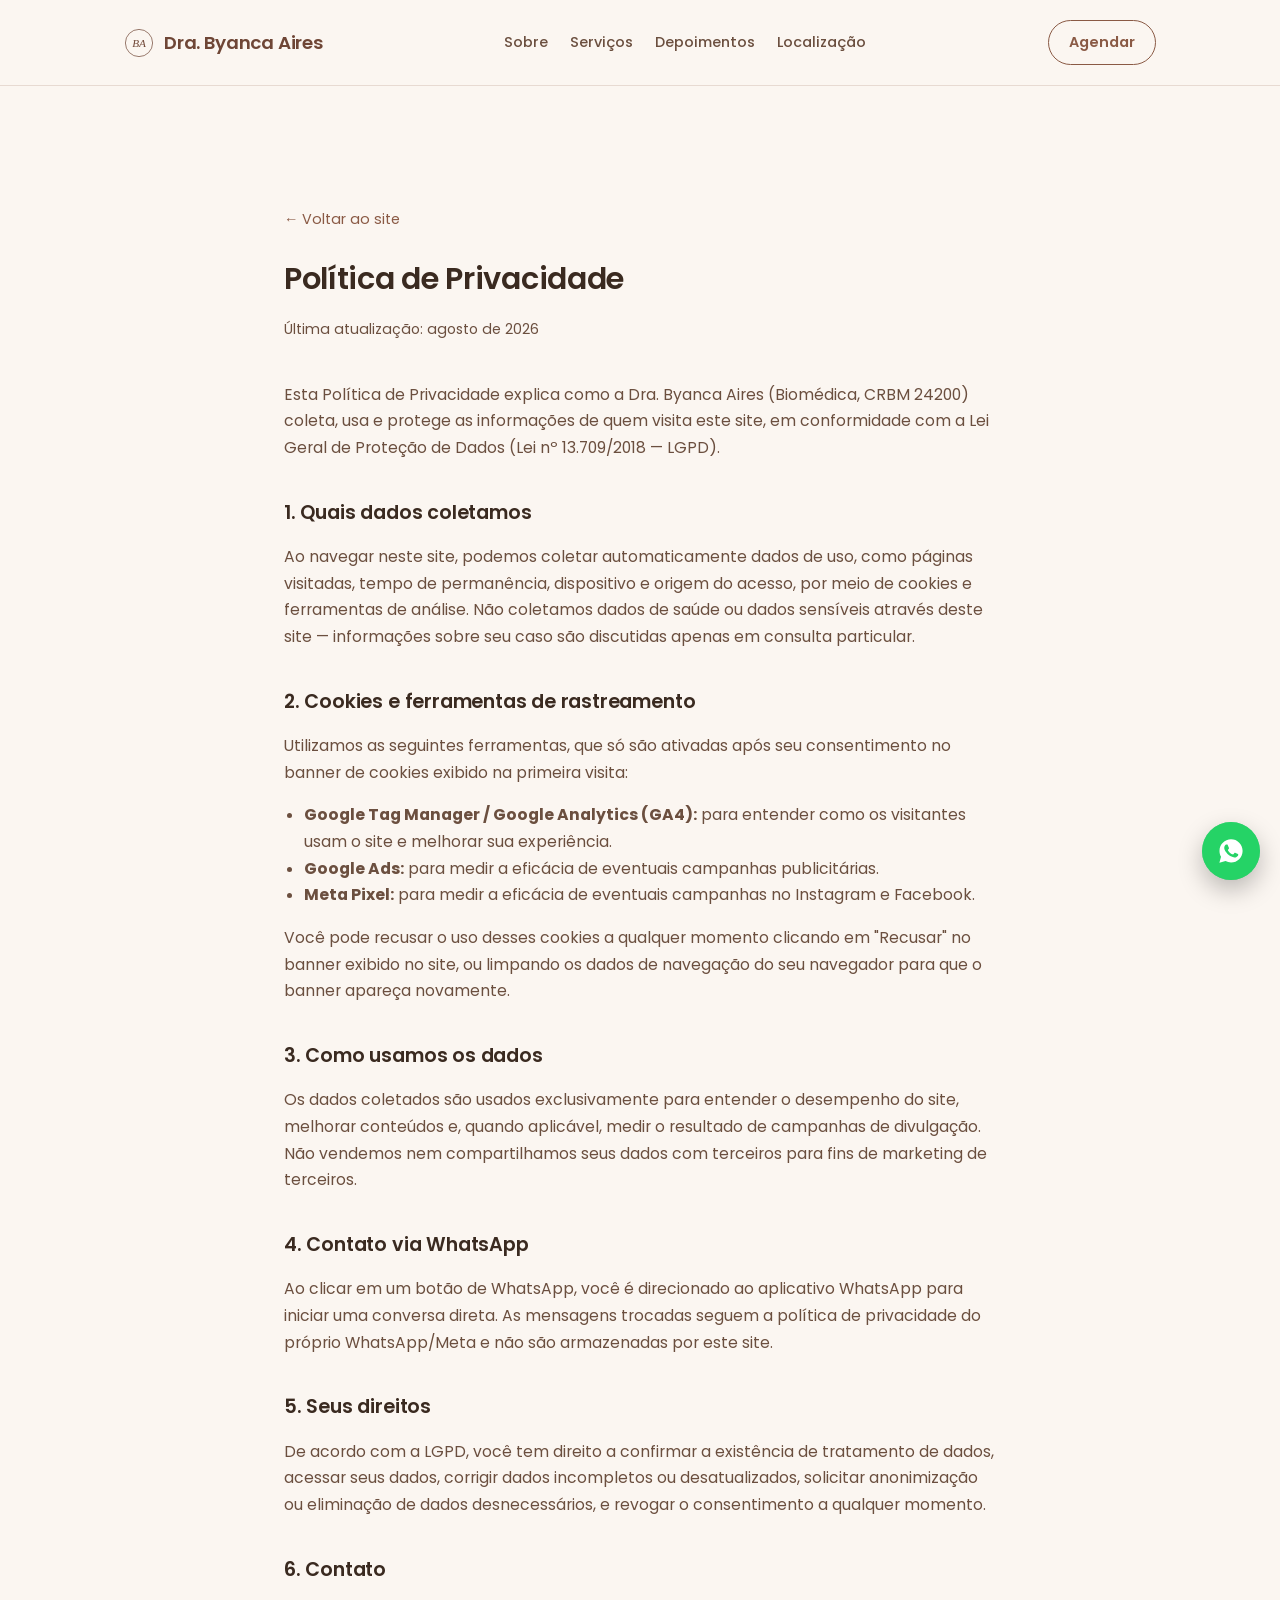
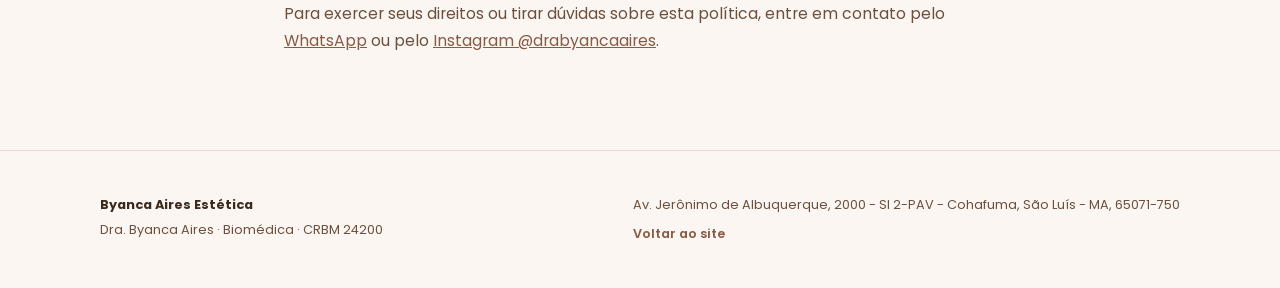
==== commit 084170d2: "Botão flutuante mais estratégico: pulso contínuo + bolha de texto 'Fale comigo agora' (mobile e desk" ====
--- a/privacidade.html
+++ b/privacidade.html
@@ -27,9 +27,12 @@
 </head>
 <body>
 <div id="top"></div>
-<a href="https://wa.me/5598981109411?text=Ol%C3%A1%21%20Gostaria%20de%20agendar%20uma%20avalia%C3%A7%C3%A3o%20com%20a%20Dra.%20Byanca%20Aires." class="whatsapp-float" target="_blank" rel="noopener noreferrer" aria-label="Falar no WhatsApp">
-  <svg viewBox="0 0 24 24" width="28" height="28" fill="currentColor" aria-hidden="true"><path d="M12.04 2C6.58 2 2.13 6.45 2.13 11.91c0 1.75.46 3.45 1.33 4.95L2.05 22l5.25-1.38a9.9 9.9 0 0 0 4.74 1.21h.01c5.46 0 9.9-4.45 9.9-9.91 0-2.65-1.03-5.14-2.9-7.01A9.87 9.87 0 0 0 12.04 2Zm5.8 14.16c-.24.68-1.4 1.3-1.93 1.36-.5.06-1.03.24-3.5-.73-2.96-1.18-4.85-4.2-5-4.4-.14-.19-1.2-1.6-1.2-3.05 0-1.45.76-2.16 1.03-2.46.27-.3.6-.37.8-.37.2 0 .4 0 .58.01.19.01.44-.07.68.52.25.6.85 2.08.92 2.23.07.15.12.33.02.53-.1.2-.15.32-.3.5-.15.18-.31.4-.44.53-.15.15-.3.31-.13.6.17.3.75 1.24 1.62 2.01 1.11.99 2.05 1.3 2.35 1.45.3.15.48.13.65-.08.18-.2.75-.87.95-1.17.2-.3.4-.24.66-.15.27.1 1.71.81 2 .96.3.15.49.22.56.35.07.13.07.75-.17 1.43Z"/></svg>
-</a>
+<div class="whatsapp-float-wrap" id="whatsapp-float-wrap">
+  <span class="whatsapp-bubble" id="whatsapp-bubble">Fale comigo agora</span>
+  <a href="https://wa.me/5598981109411?text=Ol%C3%A1%21%20Gostaria%20de%20agendar%20uma%20avalia%C3%A7%C3%A3o%20com%20a%20Dra.%20Byanca%20Aires." class="whatsapp-float" target="_blank" rel="noopener noreferrer" aria-label="Falar no WhatsApp">
+    <svg viewBox="0 0 24 24" width="28" height="28" fill="currentColor" aria-hidden="true"><path d="M12.04 2C6.58 2 2.13 6.45 2.13 11.91c0 1.75.46 3.45 1.33 4.95L2.05 22l5.25-1.38a9.9 9.9 0 0 0 4.74 1.21h.01c5.46 0 9.9-4.45 9.9-9.91 0-2.65-1.03-5.14-2.9-7.01A9.87 9.87 0 0 0 12.04 2Zm5.8 14.16c-.24.68-1.4 1.3-1.93 1.36-.5.06-1.03.24-3.5-.73-2.96-1.18-4.85-4.2-5-4.4-.14-.19-1.2-1.6-1.2-3.05 0-1.45.76-2.16 1.03-2.46.27-.3.6-.37.8-.37.2 0 .4 0 .58.01.19.01.44-.07.68.52.25.6.85 2.08.92 2.23.07.15.12.33.02.53-.1.2-.15.32-.3.5-.15.18-.31.4-.44.53-.15.15-.3.31-.13.6.17.3.75 1.24 1.62 2.01 1.11.99 2.05 1.3 2.35 1.45.3.15.48.13.65-.08.18-.2.75-.87.95-1.17.2-.3.4-.24.66-.15.27.1 1.71.81 2 .96.3.15.49.22.56.35.07.13.07.75-.17 1.43Z"/></svg>
+  </a>
+</div>
 <header class="site-header">
   <div class="container header-inner">
     <a href="index.html#top" class="brand-lockup" aria-label="Voltar ao topo">
@@ -95,5 +98,19 @@
     </div>
   </div>
 </footer>
+<script>
+(function () {
+  var wrap = document.getElementById('whatsapp-float-wrap');
+  if (!wrap) return;
+  var link = wrap.querySelector('.whatsapp-float');
+  var openTimer = setTimeout(function () {
+    wrap.classList.add('is-open');
+    var closeTimer = setTimeout(function () {
+      wrap.classList.remove('is-open');
+    }, 6000);
+    link.addEventListener('click', function () { clearTimeout(closeTimer); });
+  }, 2000);
+})();
+</script>
 </body>
-</html>
+</html>
--- a/styles.css
+++ b/styles.css
@@ -886,11 +886,39 @@
 }
 
 /* Botão flutuante do WhatsApp */
-.whatsapp-float {
+.whatsapp-float-wrap {
   position: fixed;
   right: 20px;
   bottom: 20px;
+  right: max(20px, env(safe-area-inset-right));
+  bottom: max(20px, env(safe-area-inset-bottom) + 20px);
   z-index: 60;
+  display: flex;
+  align-items: center;
+  gap: 10px;
+}
+.whatsapp-bubble {
+  background: #fff;
+  color: var(--brown-deep);
+  font-family: "Poppins", sans-serif;
+  font-size: 0.88rem;
+  font-weight: 600;
+  padding: 10px 16px;
+  border-radius: 999px;
+  box-shadow: 0 8px 20px rgba(58, 42, 32, 0.2);
+  white-space: nowrap;
+  opacity: 0;
+  transform: translateX(8px);
+  pointer-events: none;
+  transition: opacity 0.3s ease, transform 0.3s ease;
+}
+.whatsapp-float-wrap.is-open .whatsapp-bubble {
+  opacity: 1;
+  transform: translateX(0);
+}
+.whatsapp-float {
+  position: relative;
+  flex-shrink: 0;
   width: 58px;
   height: 58px;
   border-radius: 50%;
@@ -902,9 +930,27 @@
   box-shadow: 0 10px 24px rgba(0, 0, 0, 0.25);
   transition: transform 0.15s ease;
 }
+.whatsapp-float::before {
+  content: "";
+  position: absolute;
+  inset: 0;
+  border-radius: 50%;
+  background: #25D366;
+  opacity: 0.6;
+  animation: whatsapp-pulse 2.4s ease-out infinite;
+  z-index: -1;
+}
 .whatsapp-float:hover { transform: scale(1.08); }
+@keyframes whatsapp-pulse {
+  0% { transform: scale(1); opacity: 0.55; }
+  100% { transform: scale(1.9); opacity: 0; }
+}
 @media (max-width: 480px) {
-  .whatsapp-float { width: 52px; height: 52px; right: 16px; bottom: 16px; }
+  .whatsapp-float { width: 52px; height: 52px; }
+  .whatsapp-bubble { font-size: 0.82rem; padding: 9px 14px; }
+}
+@media (prefers-reduced-motion: reduce) {
+  .whatsapp-float::before { animation: none; }
 }
 
 /* CTAs estratégicos após depoimentos e checklist de sinais */
